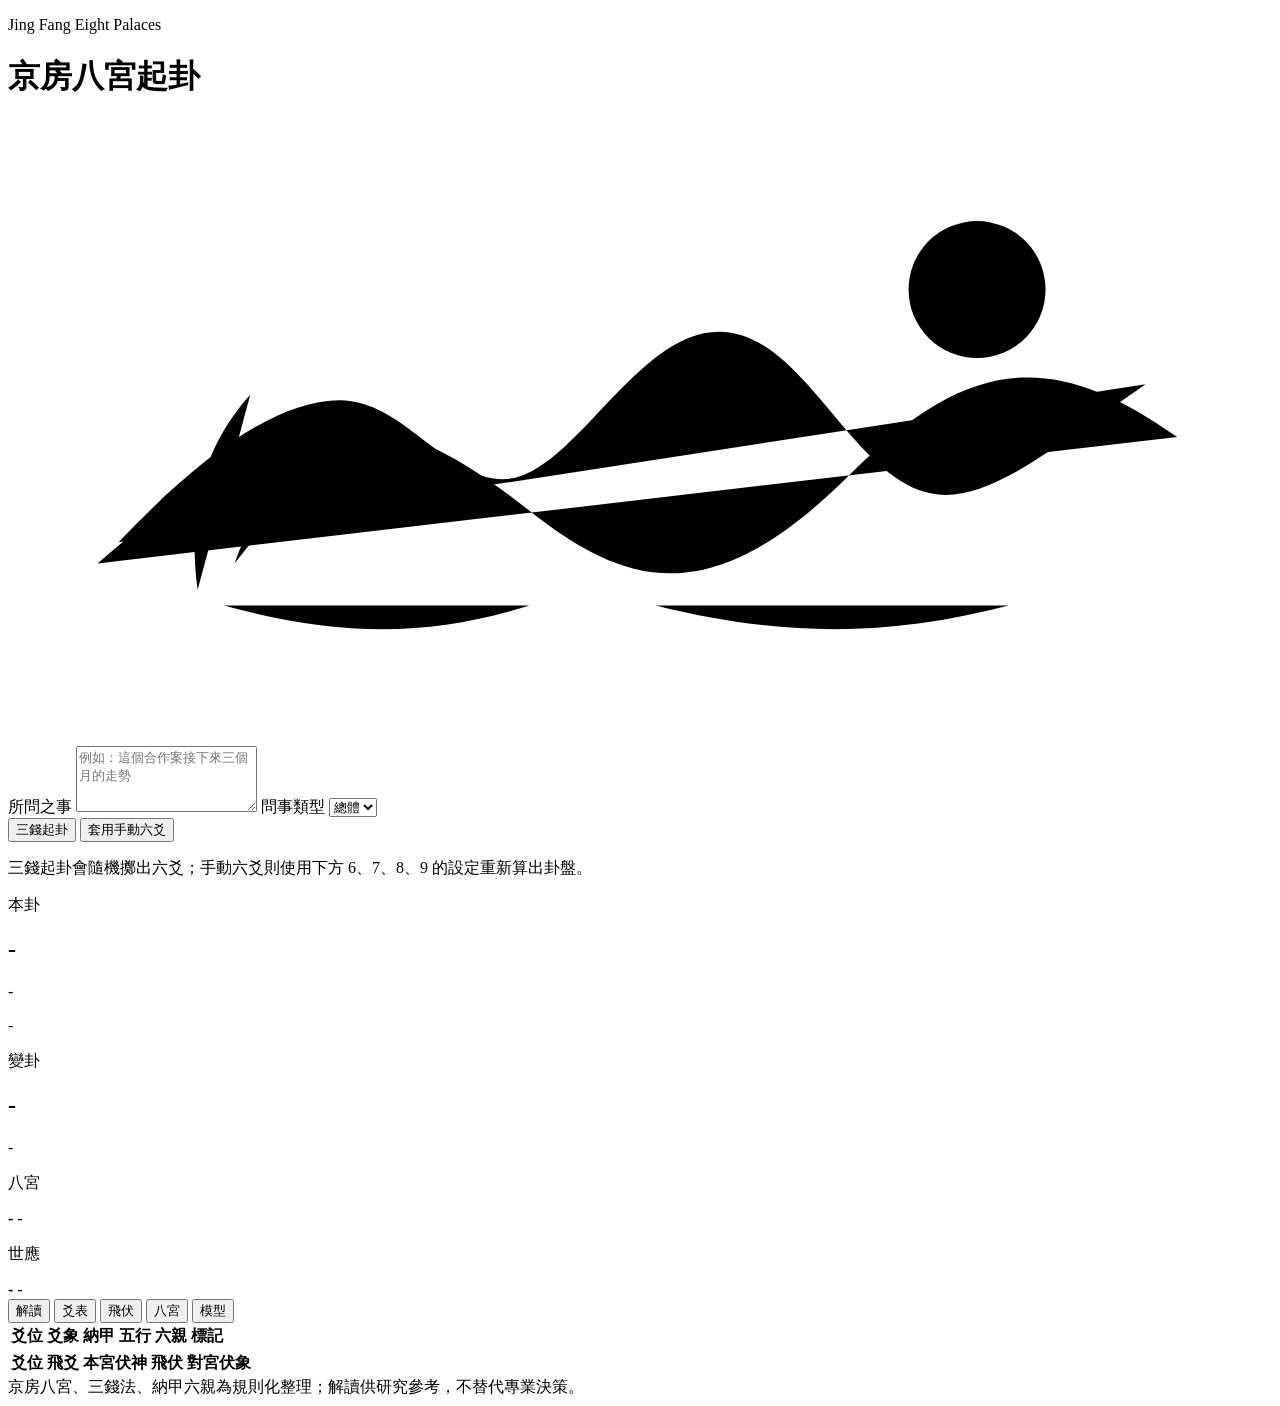
==== 8/index.html @ 85b10245 "Rename 8index.html to 8/index.html" ====
<!doctype html>
<html lang="zh-Hant">
<head>
  <meta charset="utf-8">
  <meta name="viewport" content="width=device-width, initial-scale=1">
  <title>京房八宮起卦</title>
  <link rel="stylesheet" href="style.css">
</head>
<body>
  <main class="shell">
    <header class="app-header">
      <div class="brand-copy">
        <p class="eyebrow">Jing Fang Eight Palaces</p>
        <h1>京房八宮起卦</h1>
      </div>
      <div class="nature-mark" aria-hidden="true">
        <svg viewBox="0 0 240 118" role="img">
          <path class="wash" d="M17 84c36-31 52-34 82-10 19 15 35 19 61-7 22-22 38-24 62-7" />
          <path class="mountain" d="M21 80c17-18 31-27 42-27 12 0 20 15 31 15 13 0 25-28 41-28 17 0 26 31 43 31 10 0 22-10 38-21" />
          <path class="water" d="M41 92c22 6 39 6 58 0m24 0c24 6 44 6 67 0" />
          <circle class="moon" cx="184" cy="32" r="13" />
          <path class="reed" d="M36 89c-2-15 1-27 10-37m-3 32c4-11 10-19 20-25" />
        </svg>
      </div>
    </header>

    <section class="workbench" aria-label="起卦工具">
      <aside class="control-panel">
        <label class="field">
          <span>所問之事</span>
          <textarea id="question" rows="4" placeholder="例如：這個合作案接下來三個月的走勢"></textarea>
        </label>

        <label class="field">
          <span>問事類型</span>
          <select id="category">
            <option value="general">總體</option>
            <option value="career">事業</option>
            <option value="wealth">財務</option>
            <option value="relationship">感情</option>
            <option value="health">健康</option>
          </select>
        </label>

        <div class="button-row">
          <button id="cast" class="primary" type="button">三錢起卦</button>
          <button id="readManual" type="button">套用手動六爻</button>
        </div>

        <p class="input-help">三錢起卦會隨機擲出六爻；手動六爻則使用下方 6、7、8、9 的設定重新算出卦盤。</p>

        <div class="manual-lines" id="manualLines" aria-label="手動六爻"></div>
      </aside>

      <section class="result-panel">
        <div class="summary-grid">
          <article class="hex-card primary-hex">
            <div class="hex-stack" id="mainHexStack"></div>
            <div>
              <p class="label">本卦</p>
              <h2 id="mainHexName">-</h2>
              <p id="mainHexMeta" class="muted">-</p>
            </div>
          </article>

          <article class="hex-card">
            <div class="big-symbol" id="changedSymbol">-</div>
            <div>
              <p class="label">變卦</p>
              <h2 id="changedHexName">-</h2>
              <p id="changedHexMeta" class="muted">-</p>
            </div>
          </article>

          <article class="metric-card">
            <p class="label">八宮</p>
            <strong id="palaceName">-</strong>
            <span id="palaceMeta">-</span>
          </article>

          <article class="metric-card">
            <p class="label">世應</p>
            <strong id="worldResponse">-</strong>
            <span id="movingMeta">-</span>
          </article>
        </div>

        <nav class="tabs" aria-label="結果分頁">
          <button class="tab active" data-tab="reading" type="button">解讀</button>
          <button class="tab" data-tab="lines" type="button">爻表</button>
          <button class="tab" data-tab="hidden" type="button">飛伏</button>
          <button class="tab" data-tab="palaces" type="button">八宮</button>
          <button class="tab" data-tab="model" type="button">模型</button>
        </nav>

        <section class="tab-panel active" id="readingTab">
          <div id="readingContent" class="reading-content"></div>
        </section>

        <section class="tab-panel" id="linesTab">
          <div class="table-wrap">
            <table>
              <thead>
                <tr>
                  <th>爻位</th>
                  <th>爻象</th>
                  <th>納甲</th>
                  <th>五行</th>
                  <th>六親</th>
                  <th>標記</th>
                </tr>
              </thead>
              <tbody id="lineTable"></tbody>
            </table>
          </div>
        </section>

        <section class="tab-panel" id="hiddenTab">
          <div id="hiddenSummary" class="hidden-summary"></div>
          <div class="table-wrap">
            <table>
              <thead>
                <tr>
                  <th>爻位</th>
                  <th>飛爻</th>
                  <th>本宮伏神</th>
                  <th>飛伏</th>
                  <th>對宮伏象</th>
                </tr>
              </thead>
              <tbody id="hiddenTable"></tbody>
            </table>
          </div>
        </section>

        <section class="tab-panel" id="palacesTab">
          <div id="palaceTable" class="palace-table"></div>
        </section>

        <section class="tab-panel" id="modelTab">
          <div id="modelContent" class="model-grid"></div>
        </section>
      </section>
    </section>

    <footer class="footer-note">
      京房八宮、三錢法、納甲六親為規則化整理；解讀供研究參考，不替代專業決策。
    </footer>
  </main>

  <script src="logic.js"></script>
  <script src="app.js"></script>
</body>
</html>
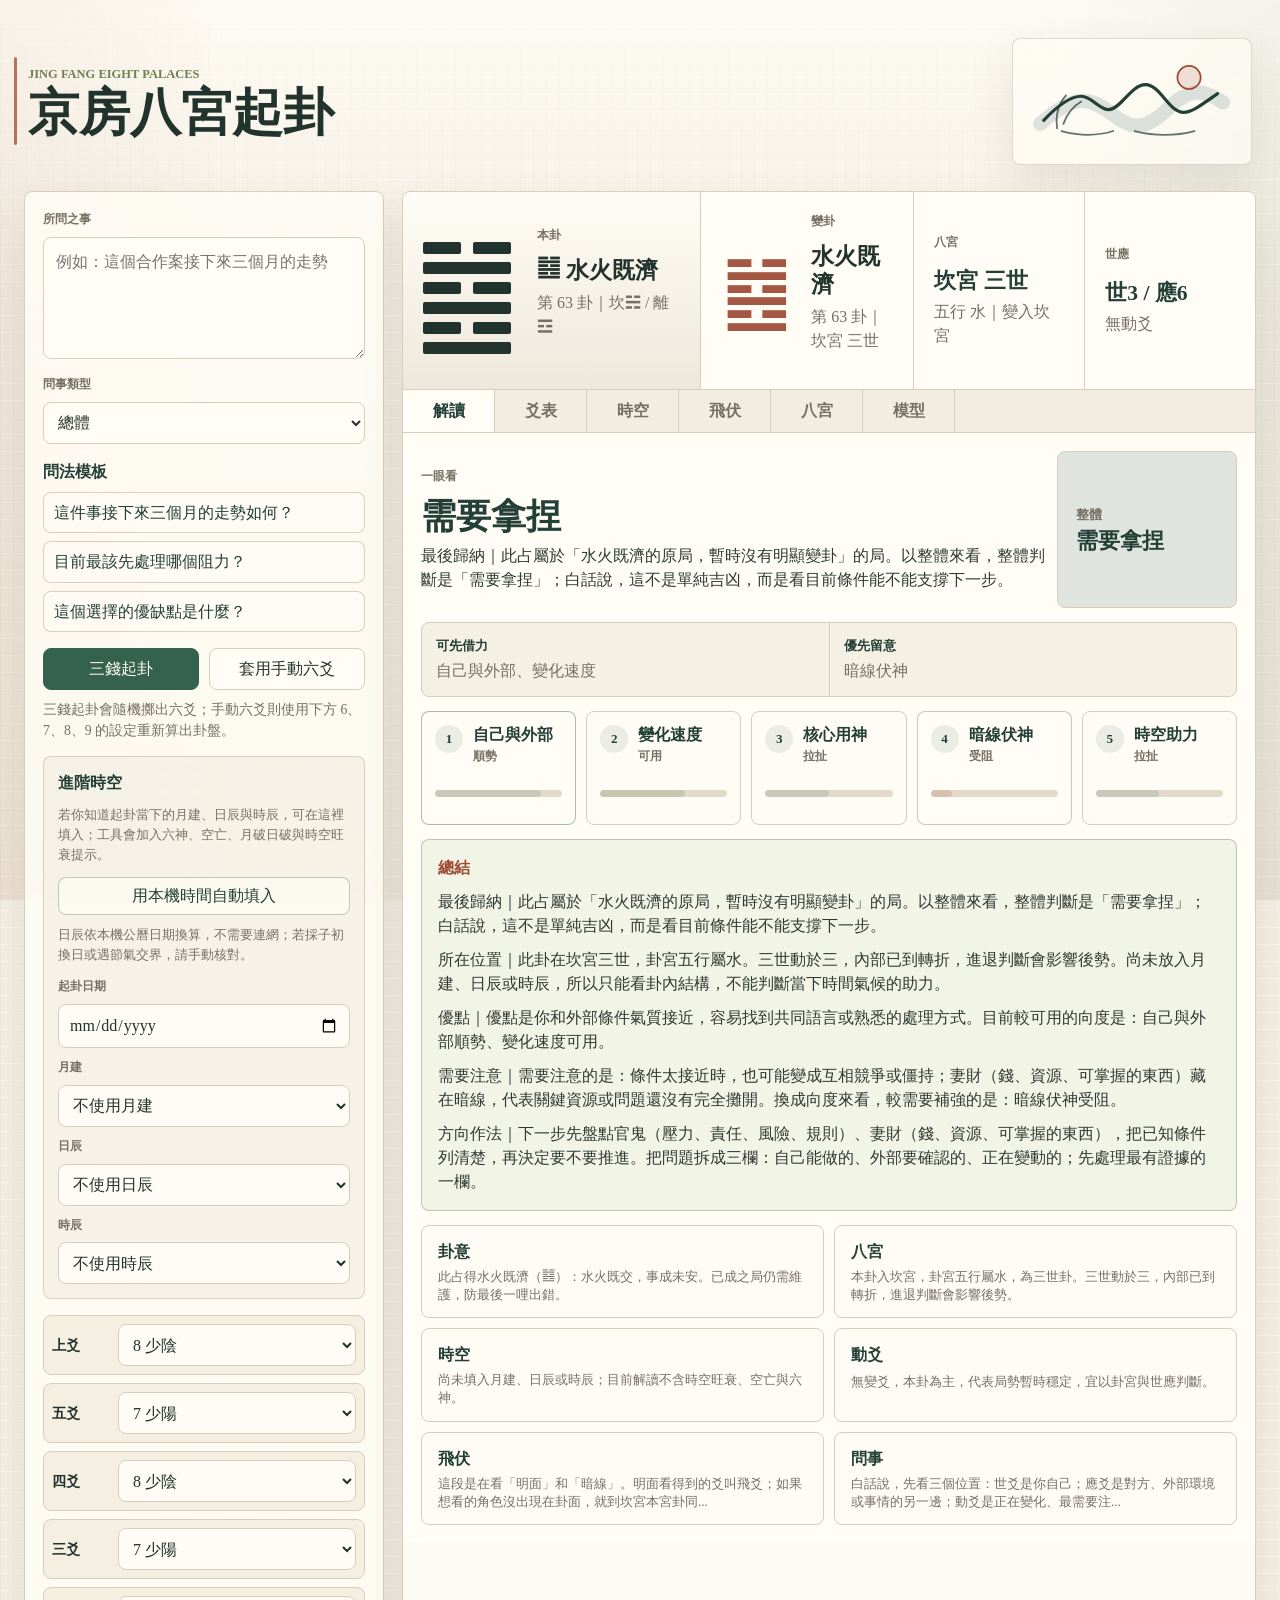
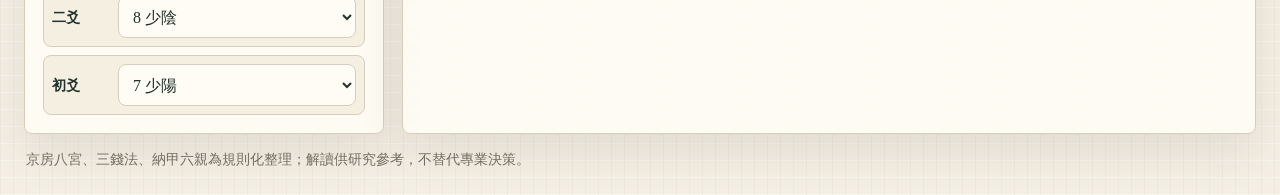
==== commit 80fab9ac: "Add files via upload" ====
--- a/8/index.html
+++ b/8/index.html
@@ -42,12 +42,40 @@
           </select>
         </label>
 
+        <section class="question-seeds" aria-label="問法模板">
+          <h2>問法模板</h2>
+          <div id="questionPrompts" class="question-prompts"></div>
+        </section>
+
         <div class="button-row">
           <button id="cast" class="primary" type="button">三錢起卦</button>
           <button id="readManual" type="button">套用手動六爻</button>
         </div>
 
         <p class="input-help">三錢起卦會隨機擲出六爻；手動六爻則使用下方 6、7、8、9 的設定重新算出卦盤。</p>
+
+        <section class="time-settings" aria-label="進階時空設定">
+          <h2>進階時空</h2>
+          <p>若你知道起卦當下的月建、日辰與時辰，可在這裡填入；工具會加入六神、空亡、月破日破與時空旺衰提示。</p>
+          <button id="autoTime" type="button">用本機時間自動填入</button>
+          <p id="timeAutoNote" class="time-note">日辰依本機公曆日期換算，不需要連網；若採子初換日或遇節氣交界，請手動核對。</p>
+          <label class="field compact">
+            <span>起卦日期</span>
+            <input id="castDate" type="date">
+          </label>
+          <label class="field compact">
+            <span>月建</span>
+            <select id="monthBranch"></select>
+          </label>
+          <label class="field compact">
+            <span>日辰</span>
+            <select id="dayGanzhi"></select>
+          </label>
+          <label class="field compact">
+            <span>時辰</span>
+            <select id="hourBranch"></select>
+          </label>
+        </section>
 
         <div class="manual-lines" id="manualLines" aria-label="手動六爻"></div>
       </aside>
@@ -88,6 +116,7 @@
         <nav class="tabs" aria-label="結果分頁">
           <button class="tab active" data-tab="reading" type="button">解讀</button>
           <button class="tab" data-tab="lines" type="button">爻表</button>
+          <button class="tab" data-tab="advanced" type="button">時空</button>
           <button class="tab" data-tab="hidden" type="button">飛伏</button>
           <button class="tab" data-tab="palaces" type="button">八宮</button>
           <button class="tab" data-tab="model" type="button">模型</button>
@@ -107,10 +136,32 @@
                   <th>納甲</th>
                   <th>五行</th>
                   <th>六親</th>
+                  <th>六神</th>
+                  <th>時空</th>
                   <th>標記</th>
                 </tr>
               </thead>
               <tbody id="lineTable"></tbody>
+            </table>
+          </div>
+        </section>
+
+        <section class="tab-panel" id="advancedTab">
+          <div id="advancedSummary" class="hidden-summary"></div>
+          <div class="table-wrap">
+            <table>
+              <thead>
+                <tr>
+                  <th>爻位</th>
+                  <th>六親</th>
+                  <th>月建</th>
+                  <th>日辰</th>
+                  <th>時辰</th>
+                  <th>空亡</th>
+                  <th>旺衰</th>
+                </tr>
+              </thead>
+              <tbody id="advancedTable"></tbody>
             </table>
           </div>
         </section>
--- a/8/style.css
+++ b/8/style.css
@@ -0,0 +1,1042 @@
+:root {
+  color-scheme: light;
+  --bg: #f4efe4;
+  --surface: #fffdf6;
+  --surface-2: #f0eadb;
+  --ink: #22322c;
+  --muted: #766f63;
+  --line: #d8cdbc;
+  --pine: #35614f;
+  --pine-dark: #233f36;
+  --cinnabar: #9d4b34;
+  --gold: #a9823b;
+  --blue: #506f76;
+  --bamboo: #6f7f4f;
+  --shadow: 0 18px 44px rgba(74, 62, 44, 0.11);
+}
+
+* {
+  box-sizing: border-box;
+}
+
+html {
+  min-height: 100%;
+  background:
+    repeating-linear-gradient(90deg, rgba(91, 72, 44, 0.035) 0, rgba(91, 72, 44, 0.035) 1px, transparent 1px, transparent 13px),
+    repeating-linear-gradient(0deg, rgba(255, 255, 255, 0.36) 0, rgba(255, 255, 255, 0.36) 1px, transparent 1px, transparent 17px),
+    var(--bg);
+}
+
+body {
+  min-height: 100%;
+  margin: 0;
+  color: var(--ink);
+  font-family: ui-serif, "Songti TC", "Noto Serif TC", "STSong", "PMingLiU", serif;
+  line-height: 1.5;
+}
+
+body::before {
+  position: fixed;
+  inset: 0;
+  pointer-events: none;
+  background:
+    linear-gradient(90deg, rgba(157, 75, 52, 0.05), transparent 18%, transparent 82%, rgba(53, 97, 79, 0.05)),
+    linear-gradient(180deg, rgba(255, 253, 246, 0.82), transparent 34%, rgba(160, 130, 59, 0.06));
+  content: "";
+}
+
+button,
+select,
+textarea,
+input {
+  font: inherit;
+}
+
+button {
+  min-height: 42px;
+  border: 1px solid var(--line);
+  border-radius: 8px;
+  background: var(--surface);
+  color: var(--ink);
+  cursor: pointer;
+}
+
+button:hover {
+  border-color: var(--pine);
+}
+
+button.primary {
+  border-color: var(--pine);
+  background: var(--pine);
+  color: #fffdf6;
+}
+
+button.primary:hover {
+  background: var(--pine-dark);
+}
+
+.shell {
+  position: relative;
+  width: min(1440px, 100%);
+  margin: 0 auto;
+  padding: 24px;
+}
+
+.app-header {
+  display: flex;
+  min-height: 128px;
+  align-items: center;
+  justify-content: space-between;
+  gap: 24px;
+  padding: 14px 4px 26px;
+}
+
+.brand-copy {
+  position: relative;
+}
+
+.brand-copy::before {
+  position: absolute;
+  left: -14px;
+  top: -8px;
+  width: 3px;
+  height: 88px;
+  border-radius: 999px;
+  background: var(--cinnabar);
+  content: "";
+  opacity: 0.76;
+}
+
+.eyebrow {
+  margin: 0 0 4px;
+  color: var(--bamboo);
+  font-size: 0.78rem;
+  font-weight: 700;
+  letter-spacing: 0;
+  text-transform: uppercase;
+}
+
+h1,
+h2,
+h3,
+p {
+  margin-top: 0;
+}
+
+h1 {
+  margin-bottom: 0;
+  font-size: clamp(2rem, 4vw, 4rem);
+  line-height: 1;
+  letter-spacing: 0;
+  font-weight: 650;
+}
+
+.nature-mark {
+  width: min(240px, 38vw);
+  min-width: 150px;
+  border: 1px solid rgba(91, 80, 62, 0.2);
+  border-radius: 8px;
+  background: rgba(255, 253, 246, 0.62);
+  box-shadow: var(--shadow);
+  padding: 10px 12px;
+}
+
+.nature-mark svg {
+  display: block;
+  width: 100%;
+  height: auto;
+}
+
+.nature-mark .wash {
+  fill: none;
+  stroke: rgba(80, 111, 118, 0.18);
+  stroke-linecap: round;
+  stroke-width: 16;
+}
+
+.nature-mark .mountain,
+.nature-mark .water,
+.nature-mark .reed {
+  fill: none;
+  stroke: var(--pine-dark);
+  stroke-linecap: round;
+  stroke-linejoin: round;
+}
+
+.nature-mark .mountain {
+  stroke-width: 3.6;
+}
+
+.nature-mark .water,
+.nature-mark .reed {
+  stroke-width: 2;
+  opacity: 0.72;
+}
+
+.nature-mark .moon {
+  fill: rgba(157, 75, 52, 0.15);
+  stroke: var(--cinnabar);
+  stroke-width: 2;
+}
+
+.workbench {
+  display: grid;
+  grid-template-columns: minmax(280px, 360px) minmax(0, 1fr);
+  gap: 18px;
+}
+
+.control-panel,
+.result-panel {
+  border: 1px solid var(--line);
+  border-radius: 8px;
+  background: rgba(255, 253, 246, 0.84);
+  box-shadow: var(--shadow);
+}
+
+.control-panel {
+  align-self: start;
+  padding: 18px;
+}
+
+.control-panel,
+.result-panel,
+.nature-mark {
+  backdrop-filter: blur(2px);
+}
+
+.field {
+  display: grid;
+  gap: 8px;
+  margin-bottom: 16px;
+}
+
+.field span,
+.label {
+  color: var(--muted);
+  font-size: 0.78rem;
+  font-weight: 700;
+  letter-spacing: 0;
+}
+
+textarea,
+select,
+input[type="date"] {
+  width: 100%;
+  border: 1px solid var(--line);
+  border-radius: 8px;
+  background: rgba(255, 253, 246, 0.92);
+  color: var(--ink);
+}
+
+textarea {
+  min-height: 110px;
+  padding: 12px;
+  resize: vertical;
+}
+
+select,
+input[type="date"] {
+  min-height: 42px;
+  padding: 8px 10px;
+}
+
+textarea:focus,
+select:focus,
+input:focus,
+button:focus-visible {
+  outline: 3px solid rgba(53, 97, 79, 0.22);
+  outline-offset: 1px;
+}
+
+.button-row {
+  display: grid;
+  grid-template-columns: 1fr 1fr;
+  gap: 10px;
+  margin-bottom: 10px;
+}
+
+.input-help {
+  margin-bottom: 14px;
+  color: var(--muted);
+  font-size: 0.86rem;
+}
+
+.question-seeds {
+  display: grid;
+  gap: 8px;
+  margin-bottom: 16px;
+}
+
+.question-seeds h2 {
+  margin-bottom: 0;
+  color: var(--pine-dark);
+  font-size: 1rem;
+}
+
+.question-prompts {
+  display: grid;
+  gap: 8px;
+}
+
+.prompt-button {
+  min-height: 0;
+  padding: 9px 10px;
+  border-color: rgba(216, 205, 188, 0.92);
+  background: rgba(255, 253, 246, 0.68);
+  color: var(--pine-dark);
+  text-align: left;
+  line-height: 1.35;
+}
+
+.time-settings {
+  display: grid;
+  gap: 10px;
+  margin-bottom: 16px;
+  padding: 14px;
+  border: 1px solid rgba(216, 205, 188, 0.9);
+  border-radius: 8px;
+  background: rgba(240, 234, 219, 0.5);
+}
+
+.time-settings h2 {
+  margin-bottom: 0;
+  color: var(--pine-dark);
+  font-size: 1rem;
+}
+
+.time-settings p {
+  margin-bottom: 2px;
+  color: var(--muted);
+  font-size: 0.84rem;
+}
+
+.time-settings button {
+  width: 100%;
+  min-height: 38px;
+  border-color: rgba(53, 97, 79, 0.32);
+  background: rgba(255, 253, 246, 0.62);
+  color: var(--pine-dark);
+}
+
+.time-note {
+  min-height: 1.4em;
+}
+
+.field.compact {
+  margin-bottom: 0;
+}
+
+.manual-lines {
+  display: grid;
+  gap: 8px;
+}
+
+.line-input {
+  display: grid;
+  grid-template-columns: 56px 1fr;
+  align-items: center;
+  gap: 10px;
+  min-height: 46px;
+  padding: 8px;
+  border: 1px solid var(--line);
+  border-radius: 8px;
+  background: rgba(240, 234, 219, 0.74);
+}
+
+.line-input span {
+  color: var(--ink);
+  font-size: 0.9rem;
+  font-weight: 700;
+}
+
+.result-panel {
+  min-width: 0;
+  overflow: hidden;
+}
+
+.summary-grid {
+  display: grid;
+  grid-template-columns: 1.4fr 1fr 0.8fr 0.8fr;
+  gap: 1px;
+  background: var(--line);
+}
+
+.hex-card,
+.metric-card {
+  min-width: 0;
+  background: var(--surface);
+}
+
+.hex-card {
+  display: grid;
+  grid-template-columns: auto minmax(0, 1fr);
+  align-items: center;
+  gap: 18px;
+  min-height: 160px;
+  padding: 20px;
+}
+
+.primary-hex {
+  background: linear-gradient(180deg, rgba(255, 253, 246, 0.98) 0%, rgba(244, 239, 228, 0.8) 100%);
+}
+
+.metric-card {
+  display: grid;
+  align-content: center;
+  gap: 5px;
+  min-height: 160px;
+  padding: 20px;
+}
+
+.metric-card strong {
+  color: var(--pine-dark);
+  font-size: 1.35rem;
+  line-height: 1.2;
+}
+
+.metric-card span,
+.muted {
+  color: var(--muted);
+}
+
+.hex-card h2 {
+  margin-bottom: 6px;
+  font-size: 1.45rem;
+  line-height: 1.2;
+}
+
+.hex-stack {
+  display: grid;
+  width: 96px;
+  gap: 8px;
+}
+
+.stack-row {
+  height: 12px;
+}
+
+.yao-line {
+  position: relative;
+  display: inline-grid;
+  grid-template-columns: 1fr 1fr;
+  gap: 12px;
+  width: 88px;
+  height: 12px;
+  vertical-align: middle;
+}
+
+.yao-line i {
+  display: block;
+  height: 12px;
+  border-radius: 2px;
+  background: var(--ink);
+}
+
+.yao-line.yang {
+  grid-template-columns: 1fr;
+  gap: 0;
+}
+
+.yao-line.yang i:first-child {
+  width: 88px;
+}
+
+.yao-line.yang i:last-child {
+  display: none;
+}
+
+.yao-line.moving::after {
+  position: absolute;
+  top: 50%;
+  right: -16px;
+  width: 7px;
+  height: 7px;
+  border-radius: 999px;
+  background: var(--cinnabar);
+  content: "";
+  transform: translateY(-50%);
+}
+
+.big-symbol {
+  color: var(--cinnabar);
+  font-size: 5rem;
+  line-height: 1;
+  opacity: 0.92;
+}
+
+.tabs {
+  display: flex;
+  gap: 0;
+  border-top: 1px solid var(--line);
+  border-bottom: 1px solid var(--line);
+  background: rgba(240, 234, 219, 0.78);
+}
+
+.tab {
+  min-width: 92px;
+  border: 0;
+  border-right: 1px solid var(--line);
+  border-radius: 0;
+  background: transparent;
+  color: var(--muted);
+  font-weight: 700;
+}
+
+.tab.active {
+  background: var(--surface);
+  color: var(--pine-dark);
+}
+
+.tab-panel {
+  display: none;
+  min-height: 390px;
+  padding: 18px;
+  background: var(--surface);
+}
+
+.tab-panel.active {
+  display: block;
+}
+
+.reading-content {
+  display: grid;
+  grid-template-columns: repeat(2, minmax(0, 1fr));
+  gap: 14px;
+}
+
+.reading-overview,
+.detail-list {
+  grid-column: 1 / -1;
+}
+
+.reading-overview {
+  display: grid;
+  gap: 14px;
+}
+
+.overview-head {
+  display: grid;
+  grid-template-columns: minmax(0, 1fr) minmax(132px, 180px);
+  align-items: stretch;
+  gap: 12px;
+}
+
+.overview-copy {
+  min-width: 0;
+  padding: 16px 0;
+}
+
+.overview-copy h3 {
+  margin-bottom: 8px;
+  color: var(--pine-dark);
+  font-size: clamp(1.45rem, 3vw, 2.2rem);
+  line-height: 1.08;
+}
+
+.overview-copy p:last-child {
+  margin-bottom: 0;
+  color: #2e3a34;
+}
+
+.overview-seal {
+  display: grid;
+  align-content: center;
+  gap: 4px;
+  min-height: 132px;
+  padding: 18px;
+  border: 1px solid var(--line);
+  border-radius: 8px;
+  background: rgba(255, 253, 246, 0.7);
+}
+
+.overview-seal span {
+  color: var(--muted);
+  font-size: 0.82rem;
+  font-weight: 700;
+}
+
+.overview-seal strong {
+  color: var(--pine-dark);
+  font-size: 1.35rem;
+  line-height: 1.18;
+}
+
+.insight-strip {
+  display: grid;
+  grid-template-columns: repeat(2, minmax(0, 1fr));
+  gap: 1px;
+  overflow: hidden;
+  border: 1px solid var(--line);
+  border-radius: 8px;
+  background: var(--line);
+}
+
+.insight-strip div {
+  min-width: 0;
+  padding: 13px 14px;
+  background: rgba(250, 246, 236, 0.86);
+}
+
+.insight-strip b {
+  display: block;
+  margin-bottom: 3px;
+  color: var(--pine-dark);
+  font-size: 0.82rem;
+}
+
+.insight-strip span {
+  color: var(--muted);
+}
+
+.dimension-grid,
+.detail-list {
+  display: grid;
+  grid-template-columns: repeat(5, minmax(130px, 1fr));
+  gap: 10px;
+}
+
+.dimension-card,
+.detail-block {
+  min-width: 0;
+  border: 1px solid var(--line);
+  border-radius: 8px;
+  background: rgba(255, 253, 246, 0.78);
+}
+
+.dimension-card summary,
+.detail-block summary {
+  cursor: pointer;
+  list-style: none;
+}
+
+.dimension-card summary::-webkit-details-marker,
+.detail-block summary::-webkit-details-marker {
+  display: none;
+}
+
+.dimension-card summary {
+  display: grid;
+  grid-template-columns: auto minmax(0, 1fr);
+  gap: 10px;
+  min-height: 112px;
+  align-items: start;
+  padding: 13px;
+}
+
+.dimension-rank {
+  display: grid;
+  width: 28px;
+  height: 28px;
+  place-items: center;
+  border-radius: 999px;
+  background: rgba(53, 97, 79, 0.1);
+  color: var(--pine-dark);
+  font-size: 0.82rem;
+  font-weight: 700;
+}
+
+.dimension-main {
+  display: grid;
+  gap: 2px;
+  min-width: 0;
+}
+
+.dimension-main b {
+  color: var(--pine-dark);
+  line-height: 1.25;
+}
+
+.dimension-main small {
+  color: var(--muted);
+  font-size: 0.78rem;
+  font-weight: 700;
+}
+
+.dimension-meter {
+  grid-column: 1 / -1;
+  display: block;
+  width: 100%;
+  height: 7px;
+  overflow: hidden;
+  border-radius: 999px;
+  background: rgba(216, 205, 188, 0.72);
+}
+
+.dimension-meter i {
+  display: block;
+  height: 100%;
+  border-radius: inherit;
+  background: var(--pine);
+}
+
+.dimension-card p {
+  margin: 0;
+  padding: 0 13px 13px;
+  color: #2e3a34;
+  font-size: 0.9rem;
+}
+
+.dimension-card p + p {
+  padding-top: 0;
+}
+
+.dimension-card p b {
+  margin-right: 4px;
+  color: var(--pine-dark);
+}
+
+.tone-good {
+  border-color: rgba(53, 97, 79, 0.42);
+}
+
+.tone-good .dimension-meter i,
+.tone-good.overview-seal {
+  background: rgba(53, 97, 79, 0.15);
+}
+
+.tone-okay .dimension-meter i,
+.tone-okay.overview-seal {
+  background: rgba(111, 127, 79, 0.22);
+}
+
+.tone-neutral .dimension-meter i,
+.tone-neutral.overview-seal {
+  background: rgba(80, 111, 118, 0.18);
+}
+
+.tone-caution .dimension-meter i,
+.tone-caution.overview-seal {
+  background: rgba(169, 130, 59, 0.2);
+}
+
+.tone-risk {
+  border-color: rgba(157, 75, 52, 0.34);
+}
+
+.tone-risk .dimension-meter i,
+.tone-risk.overview-seal {
+  background: rgba(157, 75, 52, 0.18);
+}
+
+.reading-block {
+  min-width: 0;
+  padding: 16px;
+  border: 1px solid var(--line);
+  border-radius: 8px;
+  background: rgba(255, 253, 246, 0.78);
+}
+
+.reading-block h3 {
+  margin-bottom: 10px;
+  color: var(--pine-dark);
+  font-size: 1rem;
+}
+
+.reading-block p {
+  margin-bottom: 10px;
+  color: #2e3a34;
+}
+
+.reading-block p:last-child {
+  margin-bottom: 0;
+}
+
+.cast-block {
+  grid-column: 1 / -1;
+}
+
+.summary-block {
+  grid-column: 1 / -1;
+  border-color: rgba(53, 97, 79, 0.3);
+  background: rgba(239, 242, 225, 0.8);
+}
+
+.summary-block h3 {
+  color: var(--cinnabar);
+}
+
+.detail-list {
+  grid-template-columns: repeat(2, minmax(0, 1fr));
+}
+
+.detail-block {
+  padding: 0;
+}
+
+.detail-block summary {
+  display: grid;
+  gap: 4px;
+  min-height: 76px;
+  padding: 14px 16px;
+}
+
+.detail-block summary span {
+  color: var(--pine-dark);
+  font-weight: 700;
+}
+
+.detail-block summary small {
+  color: var(--muted);
+  font-size: 0.82rem;
+  line-height: 1.35;
+}
+
+.detail-block[open] summary {
+  border-bottom: 1px solid var(--line);
+}
+
+.detail-block p {
+  padding: 0 16px;
+}
+
+.detail-block p:first-of-type {
+  padding-top: 14px;
+}
+
+.detail-block p:last-child {
+  padding-bottom: 14px;
+}
+
+.hidden-summary {
+  display: grid;
+  grid-template-columns: repeat(3, minmax(0, 1fr));
+  gap: 10px;
+  margin-bottom: 14px;
+}
+
+.hidden-summary div,
+.model-card {
+  min-width: 0;
+  padding: 14px;
+  border: 1px solid var(--line);
+  border-radius: 8px;
+  background: rgba(255, 253, 246, 0.78);
+}
+
+.hidden-summary b {
+  display: block;
+  margin-bottom: 4px;
+  color: var(--pine-dark);
+  font-size: 0.82rem;
+}
+
+.hidden-summary span {
+  color: var(--muted);
+}
+
+.coin-grid {
+  display: grid;
+  grid-template-columns: repeat(3, minmax(0, 1fr));
+  gap: 8px;
+}
+
+.coin-grid span {
+  display: flex;
+  min-height: 38px;
+  align-items: center;
+  justify-content: space-between;
+  gap: 10px;
+  padding: 8px 10px;
+  border-radius: 8px;
+  background: var(--surface-2);
+  color: var(--muted);
+  font-size: 0.92rem;
+}
+
+.coin-grid b {
+  color: var(--ink);
+}
+
+.table-wrap {
+  overflow-x: auto;
+  border: 1px solid var(--line);
+  border-radius: 8px;
+}
+
+table {
+  width: 100%;
+  min-width: 920px;
+  border-collapse: collapse;
+}
+
+th,
+td {
+  padding: 12px;
+  border-bottom: 1px solid var(--line);
+  text-align: left;
+  vertical-align: middle;
+}
+
+th {
+  background: rgba(240, 234, 219, 0.82);
+  color: var(--muted);
+  font-size: 0.78rem;
+}
+
+tbody tr:nth-child(even) td {
+  background: rgba(250, 246, 236, 0.46);
+}
+
+td small {
+  display: block;
+  color: var(--muted);
+  font-size: 0.78rem;
+}
+
+td .yao-line {
+  width: 58px;
+  height: 8px;
+  margin-right: 12px;
+}
+
+td .yao-line i {
+  height: 8px;
+}
+
+td .yao-line.yang i:first-child {
+  width: 58px;
+}
+
+td .yao-line.moving::after {
+  right: -12px;
+  width: 6px;
+  height: 6px;
+}
+
+tr.is-moving td {
+  background: rgba(249, 235, 224, 0.68);
+}
+
+tr.is-empty td {
+  background: rgba(236, 231, 218, 0.7);
+}
+
+.palace-table {
+  display: grid;
+  gap: 16px;
+}
+
+.palace-group {
+  min-width: 0;
+}
+
+.palace-group h3 {
+  display: flex;
+  align-items: baseline;
+  gap: 8px;
+  margin-bottom: 8px;
+  font-size: 1rem;
+}
+
+.palace-group h3 span {
+  color: var(--gold);
+  font-size: 0.8rem;
+}
+
+.palace-row {
+  display: grid;
+  grid-template-columns: repeat(8, minmax(108px, 1fr));
+  gap: 8px;
+  overflow-x: auto;
+  padding-bottom: 2px;
+}
+
+.palace-cell {
+  display: grid;
+  gap: 5px;
+  min-height: 92px;
+  padding: 10px;
+  border: 1px solid var(--line);
+  border-radius: 8px;
+  background: rgba(255, 253, 246, 0.78);
+}
+
+.palace-cell.active {
+  border-color: var(--cinnabar);
+  background: rgba(249, 235, 224, 0.72);
+}
+
+.palace-cell span,
+.palace-cell small {
+  color: var(--muted);
+  font-size: 0.76rem;
+  font-weight: 700;
+}
+
+.palace-cell strong {
+  font-size: 0.95rem;
+  line-height: 1.25;
+}
+
+.model-grid {
+  display: grid;
+  grid-template-columns: repeat(auto-fit, minmax(180px, 1fr));
+  gap: 12px;
+}
+
+.model-card h3 {
+  margin-bottom: 8px;
+  color: var(--pine-dark);
+  font-size: 1rem;
+}
+
+.model-card p {
+  color: #2e3a34;
+}
+
+.footer-note {
+  padding: 16px 2px 0;
+  color: var(--muted);
+  font-size: 0.86rem;
+}
+
+@media (max-width: 1100px) {
+  .workbench {
+    grid-template-columns: 1fr;
+  }
+
+  .control-panel {
+    position: static;
+  }
+
+  .summary-grid {
+    grid-template-columns: 1fr 1fr;
+  }
+}
+
+@media (max-width: 720px) {
+  .shell {
+    padding: 14px;
+  }
+
+  .app-header {
+    min-height: 100px;
+  }
+
+  .nature-mark {
+    width: 128px;
+    min-width: 128px;
+    padding: 8px;
+  }
+
+  .summary-grid,
+  .hidden-summary,
+  .reading-content,
+  .overview-head,
+  .insight-strip,
+  .dimension-grid,
+  .detail-list,
+  .coin-grid,
+  .model-grid {
+    grid-template-columns: 1fr;
+  }
+
+  .hex-card,
+  .metric-card {
+    min-height: 132px;
+  }
+
+  .tabs {
+    overflow-x: auto;
+  }
+}
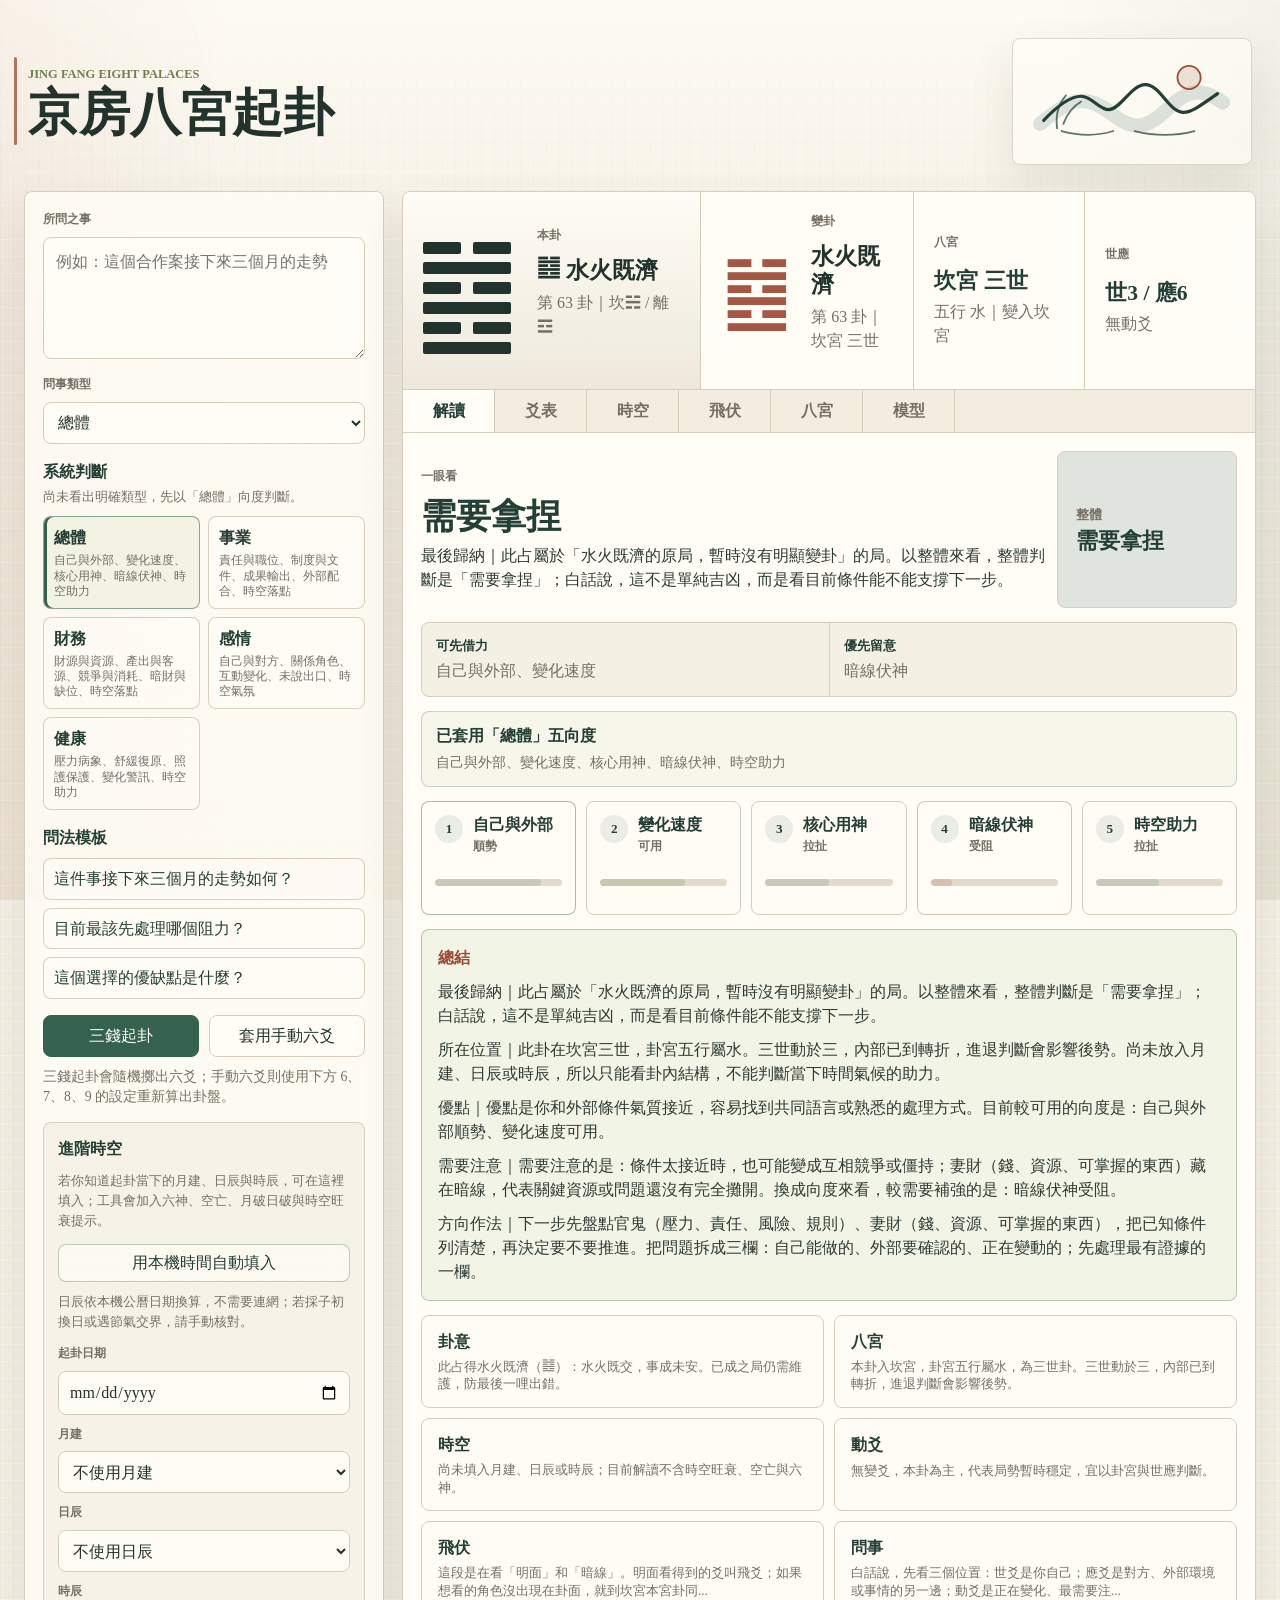
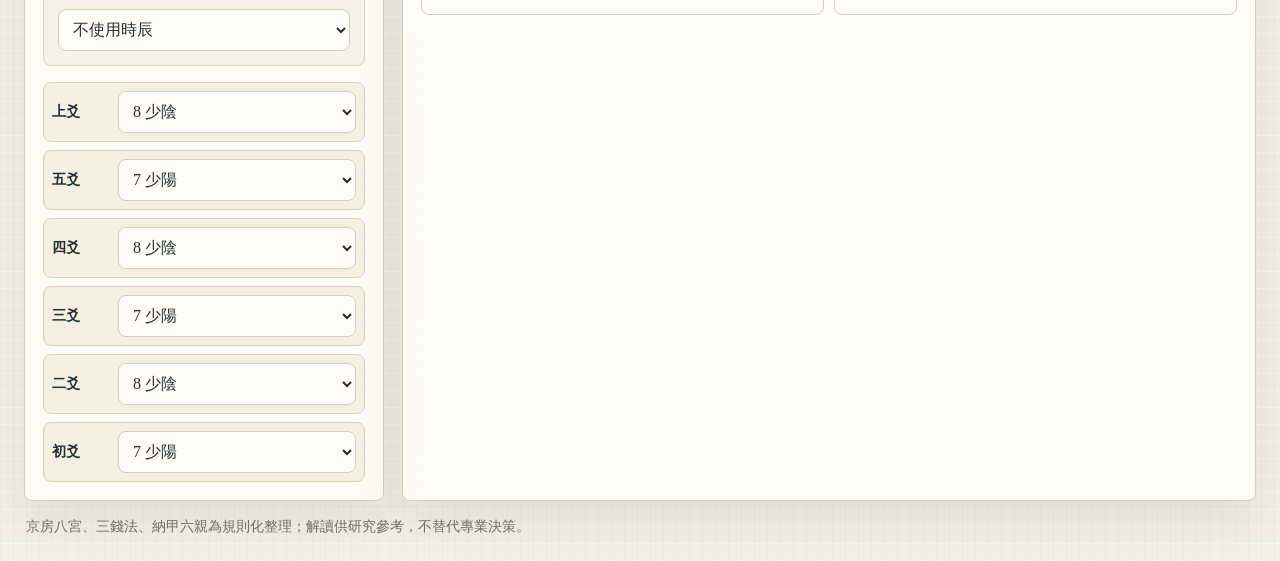
==== commit 412188f6: "Add files via upload" ====
--- a/8/index.html
+++ b/8/index.html
@@ -42,6 +42,14 @@
           </select>
         </label>
 
+        <section class="category-assist" aria-label="系統判斷問題類型">
+          <div class="assist-head">
+            <h2>系統判斷</h2>
+            <span id="categoryNote">輸入問題後會自動判斷類型。</span>
+          </div>
+          <div id="categoryAssist" class="category-assist-grid"></div>
+        </section>
+
         <section class="question-seeds" aria-label="問法模板">
           <h2>問法模板</h2>
           <div id="questionPrompts" class="question-prompts"></div>
@@ -80,7 +88,8 @@
         <div class="manual-lines" id="manualLines" aria-label="手動六爻"></div>
       </aside>
 
-      <section class="result-panel">
+      <section id="resultPanel" class="result-panel">
+        <div id="castNotice" class="cast-notice" aria-live="polite"></div>
         <div class="summary-grid">
           <article class="hex-card primary-hex">
             <div class="hex-stack" id="mainHexStack"></div>
--- a/8/style.css
+++ b/8/style.css
@@ -261,6 +261,66 @@
   font-size: 0.86rem;
 }
 
+.category-assist {
+  display: grid;
+  gap: 10px;
+  margin-bottom: 16px;
+}
+
+.assist-head {
+  display: grid;
+  gap: 3px;
+}
+
+.assist-head h2 {
+  margin-bottom: 0;
+  color: var(--pine-dark);
+  font-size: 1rem;
+}
+
+.assist-head span {
+  color: var(--muted);
+  font-size: 0.82rem;
+}
+
+.category-assist-grid {
+  display: grid;
+  grid-template-columns: repeat(2, minmax(0, 1fr));
+  gap: 8px;
+}
+
+.category-chip {
+  display: grid;
+  gap: 3px;
+  min-height: 68px;
+  align-content: start;
+  padding: 9px 10px;
+  border-color: rgba(216, 205, 188, 0.92);
+  background: rgba(255, 253, 246, 0.68);
+  text-align: left;
+}
+
+.category-chip span {
+  color: var(--pine-dark);
+  font-weight: 700;
+}
+
+.category-chip small {
+  color: var(--muted);
+  font-size: 0.76rem;
+  line-height: 1.25;
+}
+
+.category-chip.suggested {
+  border-color: rgba(169, 130, 59, 0.48);
+}
+
+.category-chip.active {
+  border-color: rgba(53, 97, 79, 0.54);
+  background: rgba(239, 242, 225, 0.82);
+  box-shadow: inset 3px 0 0 var(--pine);
+}
+
 .question-seeds {
   display: grid;
   gap: 8px;
@@ -350,8 +410,38 @@
 }
 
 .result-panel {
+  position: relative;
   min-width: 0;
   overflow: hidden;
+}
+
+.cast-notice {
+  position: absolute;
+  right: 18px;
+  top: 18px;
+  z-index: 5;
+  max-width: min(320px, calc(100% - 36px));
+  padding: 9px 12px;
+  border: 1px solid rgba(157, 75, 52, 0.36);
+  border-radius: 8px;
+  background: rgba(255, 253, 246, 0.94);
+  color: var(--cinnabar);
+  font-weight: 700;
+  opacity: 0;
+  pointer-events: none;
+  transform: translateY(-8px);
+}
+
+.cast-notice.show {
+  animation: notice-rise 1.8s ease both;
+}
+
+.result-panel.result-flash .summary-grid {
+  animation: result-glow 1.2s ease both;
+}
+
+.result-panel.result-flash .hex-stack {
+  animation: hex-breathe 0.92s ease both;
 }
 
 .summary-grid {
@@ -588,6 +678,24 @@
   color: var(--muted);
 }
 
+.applied-dimensions {
+  display: grid;
+  gap: 4px;
+  padding: 12px 14px;
+  border: 1px solid rgba(53, 97, 79, 0.24);
+  border-radius: 8px;
+  background: rgba(239, 242, 225, 0.56);
+}
+
+.applied-dimensions b {
+  color: var(--pine-dark);
+}
+
+.applied-dimensions span {
+  color: var(--muted);
+  font-size: 0.9rem;
+}
+
 .dimension-grid,
 .detail-list {
   display: grid;
@@ -990,6 +1098,55 @@
   font-size: 0.86rem;
 }
 
+@keyframes notice-rise {
+  0% {
+    opacity: 0;
+    transform: translateY(-8px);
+  }
+
+  18%,
+  78% {
+    opacity: 1;
+    transform: translateY(0);
+  }
+
+  100% {
+    opacity: 0;
+    transform: translateY(-4px);
+  }
+}
+
+@keyframes result-glow {
+  0% {
+    box-shadow: inset 0 0 0 rgba(157, 75, 52, 0);
+  }
+
+  35% {
+    box-shadow: inset 0 0 0 999px rgba(157, 75, 52, 0.055);
+  }
+
+  100% {
+    box-shadow: inset 0 0 0 rgba(157, 75, 52, 0);
+  }
+}
+
+@keyframes hex-breathe {
+  0% {
+    transform: scale(0.985);
+    opacity: 0.72;
+  }
+
+  45% {
+    transform: scale(1.035);
+    opacity: 1;
+  }
+
+  100% {
+    transform: scale(1);
+    opacity: 1;
+  }
+}
+
 @media (max-width: 1100px) {
   .workbench {
     grid-template-columns: 1fr;
@@ -1026,6 +1183,7 @@
   .insight-strip,
   .dimension-grid,
   .detail-list,
+  .category-assist-grid,
   .coin-grid,
   .model-grid {
     grid-template-columns: 1fr;
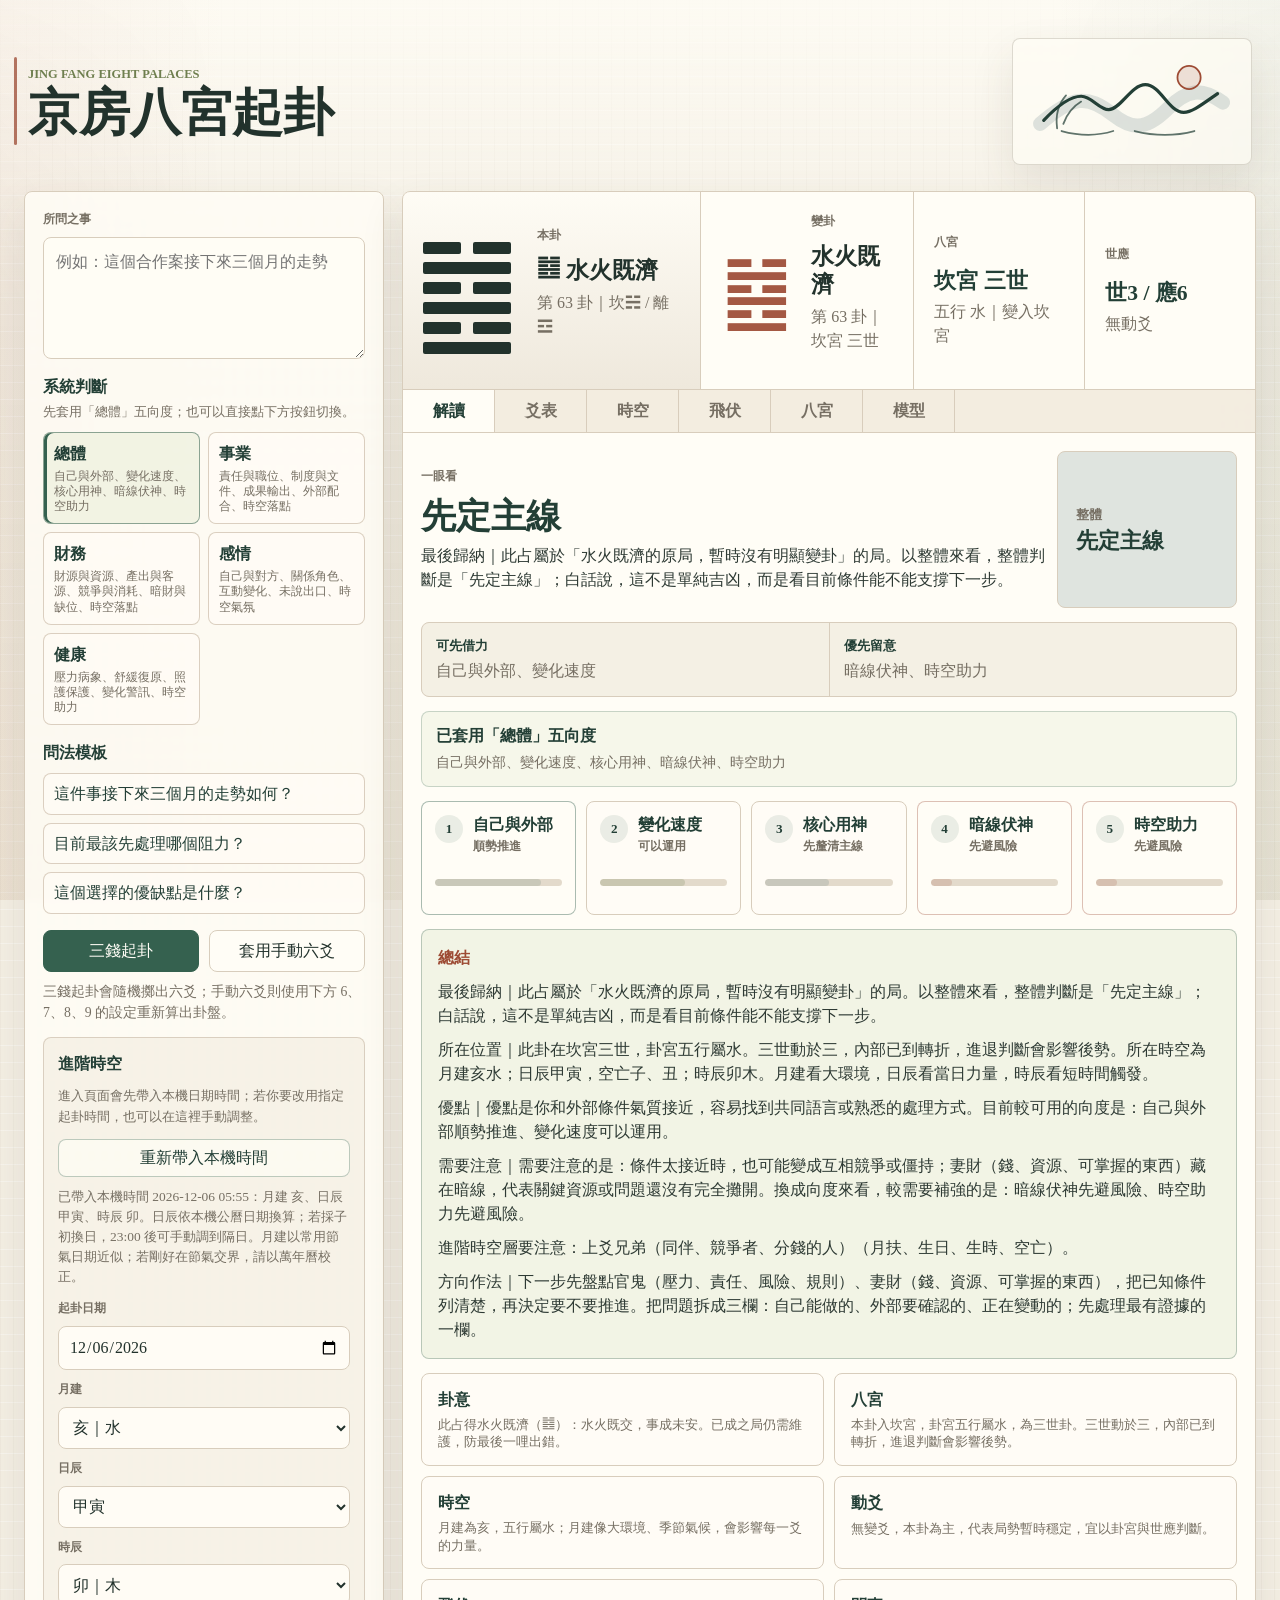
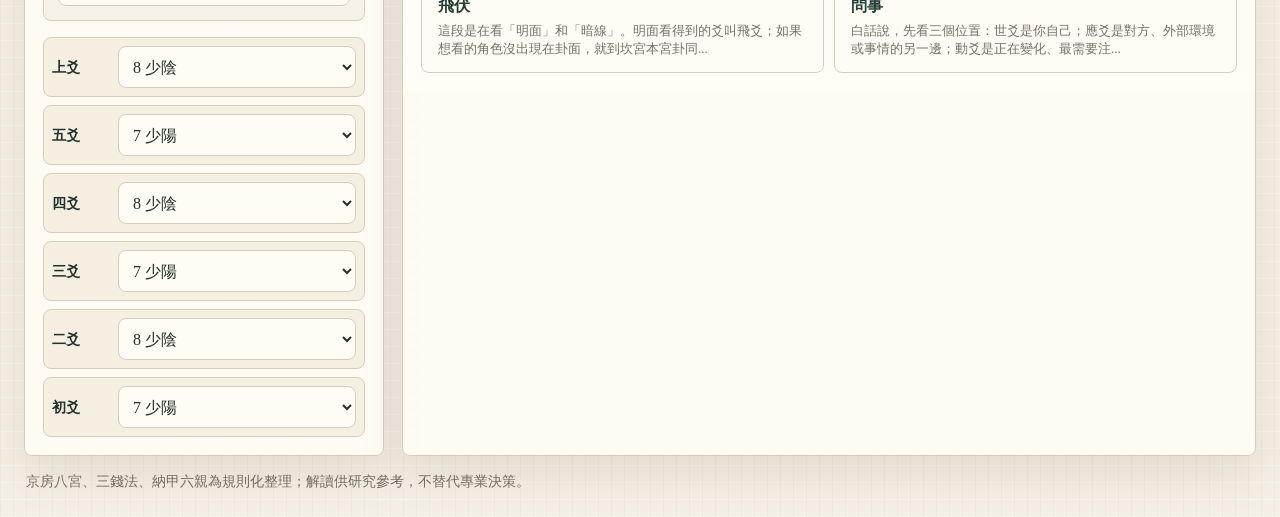
==== commit e82015b9: "Add files via upload" ====
--- a/8/index.html
+++ b/8/index.html
@@ -31,16 +31,7 @@
           <textarea id="question" rows="4" placeholder="例如：這個合作案接下來三個月的走勢"></textarea>
         </label>
 
-        <label class="field">
-          <span>問事類型</span>
-          <select id="category">
-            <option value="general">總體</option>
-            <option value="career">事業</option>
-            <option value="wealth">財務</option>
-            <option value="relationship">感情</option>
-            <option value="health">健康</option>
-          </select>
-        </label>
+        <input id="category" type="hidden" value="general">
 
         <section class="category-assist" aria-label="系統判斷問題類型">
           <div class="assist-head">
@@ -64,8 +55,8 @@
 
         <section class="time-settings" aria-label="進階時空設定">
           <h2>進階時空</h2>
-          <p>若你知道起卦當下的月建、日辰與時辰，可在這裡填入；工具會加入六神、空亡、月破日破與時空旺衰提示。</p>
-          <button id="autoTime" type="button">用本機時間自動填入</button>
+          <p>進入頁面會先帶入本機日期時間；若你要改用指定起卦時間，也可以在這裡手動調整。</p>
+          <button id="autoTime" type="button">重新帶入本機時間</button>
           <p id="timeAutoNote" class="time-note">日辰依本機公曆日期換算，不需要連網；若採子初換日或遇節氣交界，請手動核對。</p>
           <label class="field compact">
             <span>起卦日期</span>
--- a/8/style.css
+++ b/8/style.css
@@ -65,6 +65,11 @@
   border-color: var(--pine);
 }
 
+button:disabled {
+  cursor: wait;
+  opacity: 0.62;
+}
+
 button.primary {
   border-color: var(--pine);
   background: var(--pine);
@@ -444,6 +449,23 @@
   animation: hex-breathe 0.92s ease both;
 }
 
+.result-panel.casting .summary-grid {
+  position: relative;
+}
+
+.result-panel.casting .summary-grid::after {
+  position: absolute;
+  inset: 0;
+  background: linear-gradient(90deg, transparent, rgba(53, 97, 79, 0.1), transparent);
+  content: "";
+  pointer-events: none;
+  animation: ink-pass 0.72s ease-in-out infinite;
+}
+
+.result-panel.casting .yao-line i {
+  animation: yao-ink 0.72s ease-in-out infinite alternate;
+}
+
 .summary-grid {
   display: grid;
   grid-template-columns: 1.4fr 1fr 0.8fr 0.8fr;
@@ -520,6 +542,23 @@
   height: 12px;
   border-radius: 2px;
   background: var(--ink);
+}
+
+.yao-line.pending {
+  opacity: 0.34;
+}
+
+.yao-line.pending i {
+  border: 1px solid rgba(53, 97, 79, 0.38);
+  background: transparent;
+}
+
+.yao-line.fresh i {
+  animation: yao-drop 0.48s ease both;
+}
+
+.stack-row.revealing {
+  animation: row-settle 0.48s ease both;
 }
 
 .yao-line.yang {
@@ -547,6 +586,11 @@
   transform: translateY(-50%);
 }
 
+.casting-block {
+  border-color: rgba(53, 97, 79, 0.28);
+  background: rgba(240, 234, 219, 0.48);
+}
+
 .big-symbol {
   color: var(--cinnabar);
   font-size: 5rem;
@@ -1143,6 +1187,53 @@
 
   100% {
     transform: scale(1);
+    opacity: 1;
+  }
+}
+
+@keyframes yao-drop {
+  0% {
+    transform: translateY(-8px) scaleX(0.82);
+    opacity: 0;
+  }
+
+  58% {
+    transform: translateY(1px) scaleX(1.03);
+    opacity: 1;
+  }
+
+  100% {
+    transform: translateY(0) scaleX(1);
+    opacity: 1;
+  }
+}
+
+@keyframes row-settle {
+  0% {
+    filter: blur(2px);
+  }
+
+  100% {
+    filter: blur(0);
+  }
+}
+
+@keyframes ink-pass {
+  0% {
+    transform: translateX(-100%);
+  }
+
+  100% {
+    transform: translateX(100%);
+  }
+}
+
+@keyframes yao-ink {
+  0% {
+    opacity: 0.55;
+  }
+
+  100% {
     opacity: 1;
   }
 }
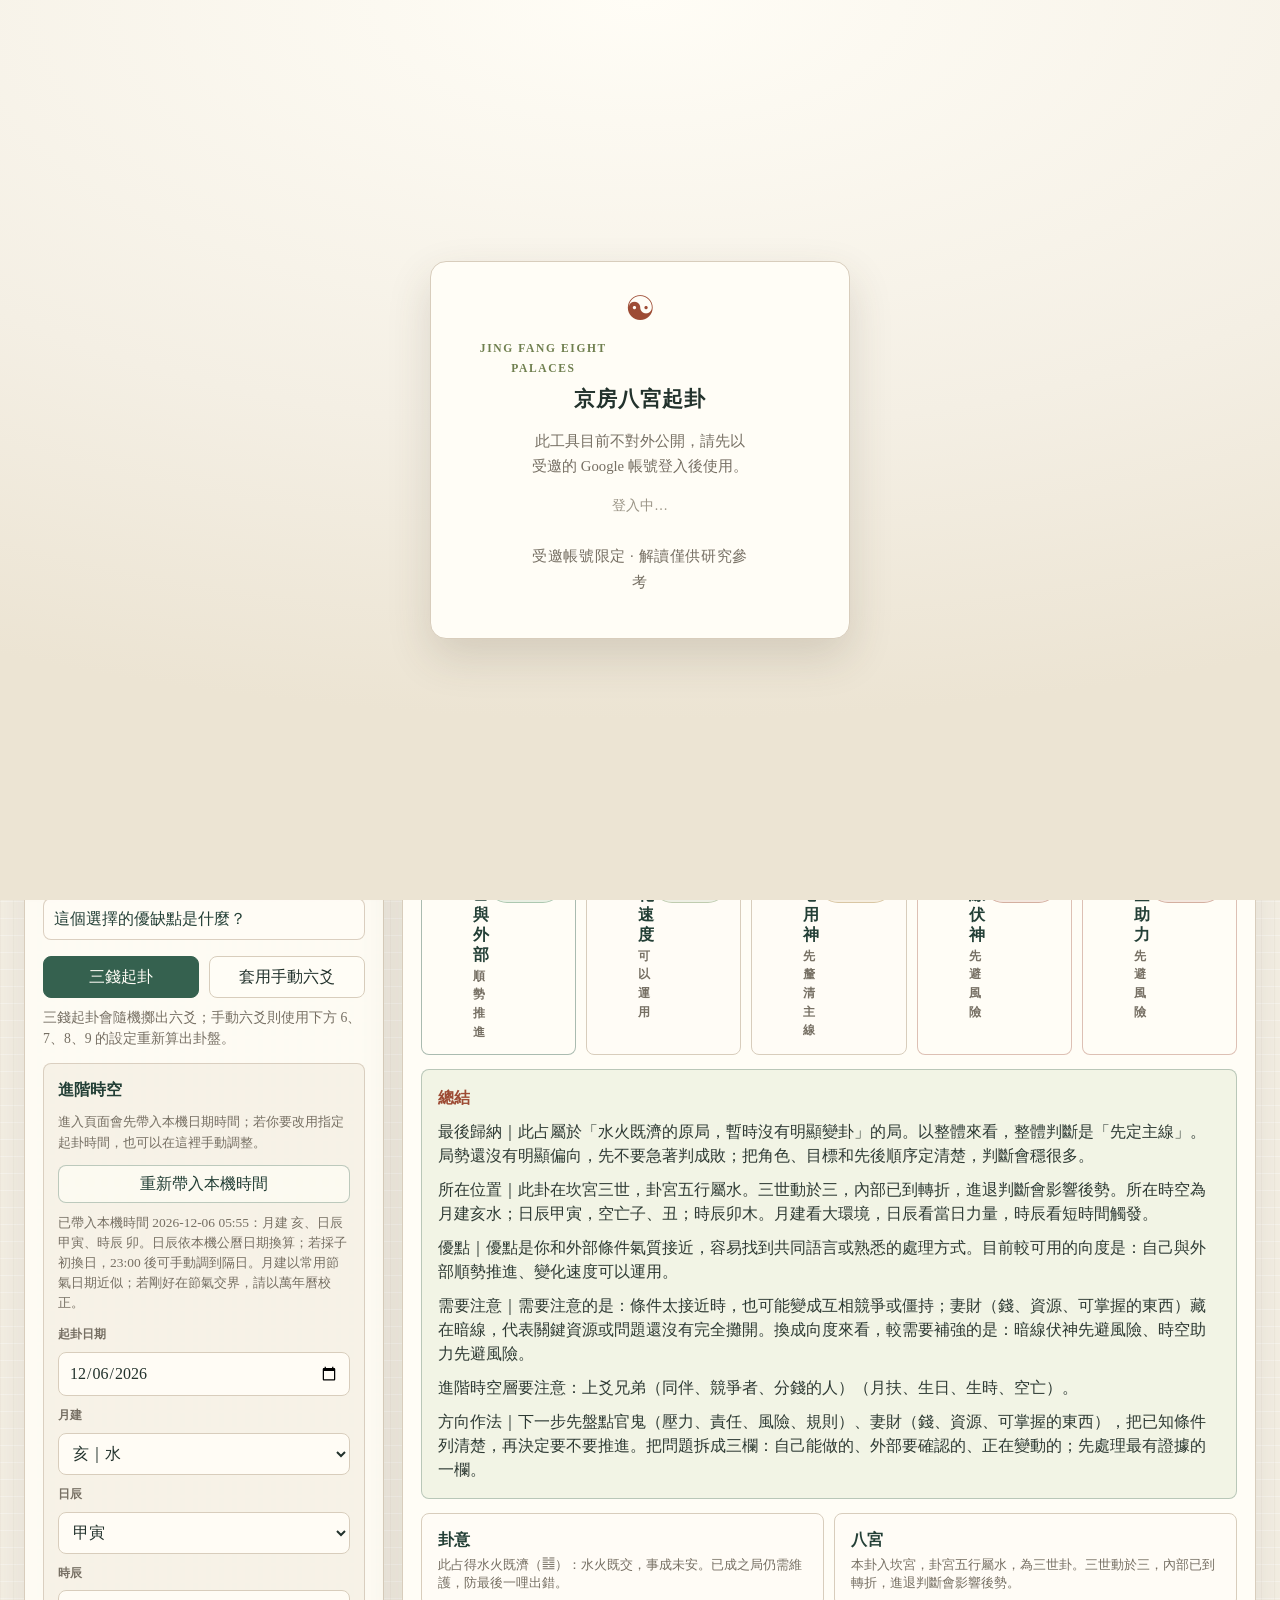
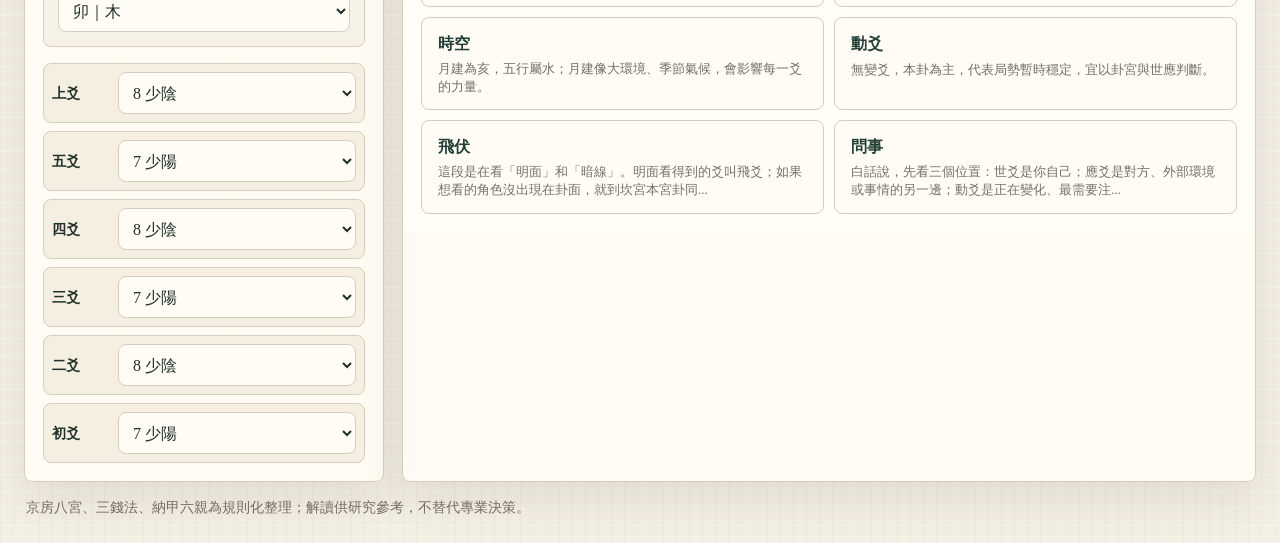
==== commit 3b98e573: "京房八宮起卦：加登入閘門（白名單）＋平台 userbar；root 與 8/ 同步 - 暫不公開：新增 auth-gate.js，進站立刻蓋遮罩，僅開放名單帳號   （simon@medialand." ====
--- a/8/index.html
+++ b/8/index.html
@@ -5,8 +5,12 @@
   <meta name="viewport" content="width=device-width, initial-scale=1">
   <title>京房八宮起卦</title>
   <link rel="stylesheet" href="style.css">
+  <!-- 練息場平台 Google 登入 SDK（供登入閘門使用）-->
+  <script src="https://accounts.google.com/gsi/client" async defer></script>
 </head>
 <body>
+  <!-- 登入閘門：暫不公開，僅開放名單帳號可用（進站立刻蓋遮罩，驗證通過才掀開）-->
+  <script src="auth-gate.js"></script>
   <main class="shell">
     <header class="app-header">
       <div class="brand-copy">
@@ -201,5 +205,7 @@
 
   <script src="logic.js"></script>
   <script src="app.js"></script>
+  <!-- 練息場全平台共用使用者列（回首頁＋登入資訊／登出）-->
+  <script defer src="https://flow222git.github.io/jte-platform-2026/jte-userbar.js"></script>
 </body>
 </html>
--- a/8/style.css
+++ b/8/style.css
@@ -84,7 +84,7 @@
   position: relative;
   width: min(1440px, 100%);
   margin: 0 auto;
-  padding: 24px;
+  padding: 50px 24px 24px; /* 上方留白：避開全平台固定 userbar */
 }
 
 .app-header {
@@ -695,6 +695,11 @@
   line-height: 1.18;
 }
 
+.overview-seal .signal-pill {
+  justify-self: start;
+  margin-top: 8px;
+}
+
 .insight-strip {
   display: grid;
   grid-template-columns: repeat(2, minmax(0, 1fr));
@@ -768,7 +773,7 @@
 
 .dimension-card summary {
   display: grid;
-  grid-template-columns: auto minmax(0, 1fr);
+  grid-template-columns: auto minmax(0, 1fr) auto;
   gap: 10px;
   min-height: 112px;
   align-items: start;
@@ -804,21 +809,84 @@
   font-weight: 700;
 }
 
-.dimension-meter {
-  grid-column: 1 / -1;
-  display: block;
-  width: 100%;
-  height: 7px;
-  overflow: hidden;
+.signal-pill {
+  display: inline-grid;
+  grid-template-columns: 12px auto;
+  align-items: center;
+  gap: 7px;
+  min-width: 74px;
+  padding: 6px 8px;
+  border: 1px solid rgba(216, 205, 188, 0.88);
   border-radius: 999px;
-  background: rgba(216, 205, 188, 0.72);
-}
-
-.dimension-meter i {
-  display: block;
-  height: 100%;
-  border-radius: inherit;
-  background: var(--pine);
+  background: rgba(255, 253, 246, 0.78);
+  white-space: nowrap;
+}
+
+.signal-pill i {
+  width: 12px;
+  height: 12px;
+  border-radius: 999px;
+  box-shadow: 0 0 0 3px rgba(255, 253, 246, 0.74), 0 0 0 4px rgba(53, 97, 79, 0.08);
+}
+
+.signal-pill span {
+  display: grid;
+  gap: 1px;
+}
+
+.signal-pill b {
+  color: var(--pine-dark);
+  font-size: 0.76rem;
+  line-height: 1;
+}
+
+.signal-pill small {
+  color: var(--muted);
+  font-size: 0.68rem;
+  font-weight: 700;
+  line-height: 1;
+}
+
+.signal-pill.compact {
+  min-width: 0;
+}
+
+.signal-good {
+  border-color: rgba(53, 125, 77, 0.34);
+  background: rgba(53, 125, 77, 0.11);
+}
+
+.signal-good i {
+  background: #357d4d;
+}
+
+.signal-okay {
+  border-color: rgba(93, 131, 67, 0.32);
+  background: rgba(93, 131, 67, 0.1);
+}
+
+.signal-okay i {
+  background: #5d8343;
+}
+
+.signal-neutral,
+.signal-caution {
+  border-color: rgba(169, 130, 59, 0.36);
+  background: rgba(169, 130, 59, 0.12);
+}
+
+.signal-neutral i,
+.signal-caution i {
+  background: #b88b32;
+}
+
+.signal-risk {
+  border-color: rgba(157, 75, 52, 0.36);
+  background: rgba(157, 75, 52, 0.12);
+}
+
+.signal-risk i {
+  background: var(--cinnabar);
 }
 
 .dimension-card p {
@@ -841,22 +909,18 @@
   border-color: rgba(53, 97, 79, 0.42);
 }
 
-.tone-good .dimension-meter i,
 .tone-good.overview-seal {
   background: rgba(53, 97, 79, 0.15);
 }
 
-.tone-okay .dimension-meter i,
 .tone-okay.overview-seal {
   background: rgba(111, 127, 79, 0.22);
 }
 
-.tone-neutral .dimension-meter i,
 .tone-neutral.overview-seal {
   background: rgba(80, 111, 118, 0.18);
 }
 
-.tone-caution .dimension-meter i,
 .tone-caution.overview-seal {
   background: rgba(169, 130, 59, 0.2);
 }
@@ -865,7 +929,6 @@
   border-color: rgba(157, 75, 52, 0.34);
 }
 
-.tone-risk .dimension-meter i,
 .tone-risk.overview-seal {
   background: rgba(157, 75, 52, 0.18);
 }
@@ -905,6 +968,20 @@
 
 .summary-block h3 {
   color: var(--cinnabar);
+}
+
+.question-focus-block {
+  grid-column: 1 / -1;
+  border-color: rgba(157, 75, 52, 0.22);
+  background: linear-gradient(180deg, rgba(255, 253, 246, 0.9), rgba(244, 239, 228, 0.78));
+}
+
+.question-focus-block h3 {
+  color: var(--pine-dark);
+}
+
+.question-focus-block p:first-of-type {
+  font-weight: 700;
 }
 
 .detail-list {
@@ -1254,7 +1331,7 @@
 
 @media (max-width: 720px) {
   .shell {
-    padding: 14px;
+    padding: 44px 14px 14px; /* 上方留白：避開固定 userbar */
   }
 
   .app-header {
